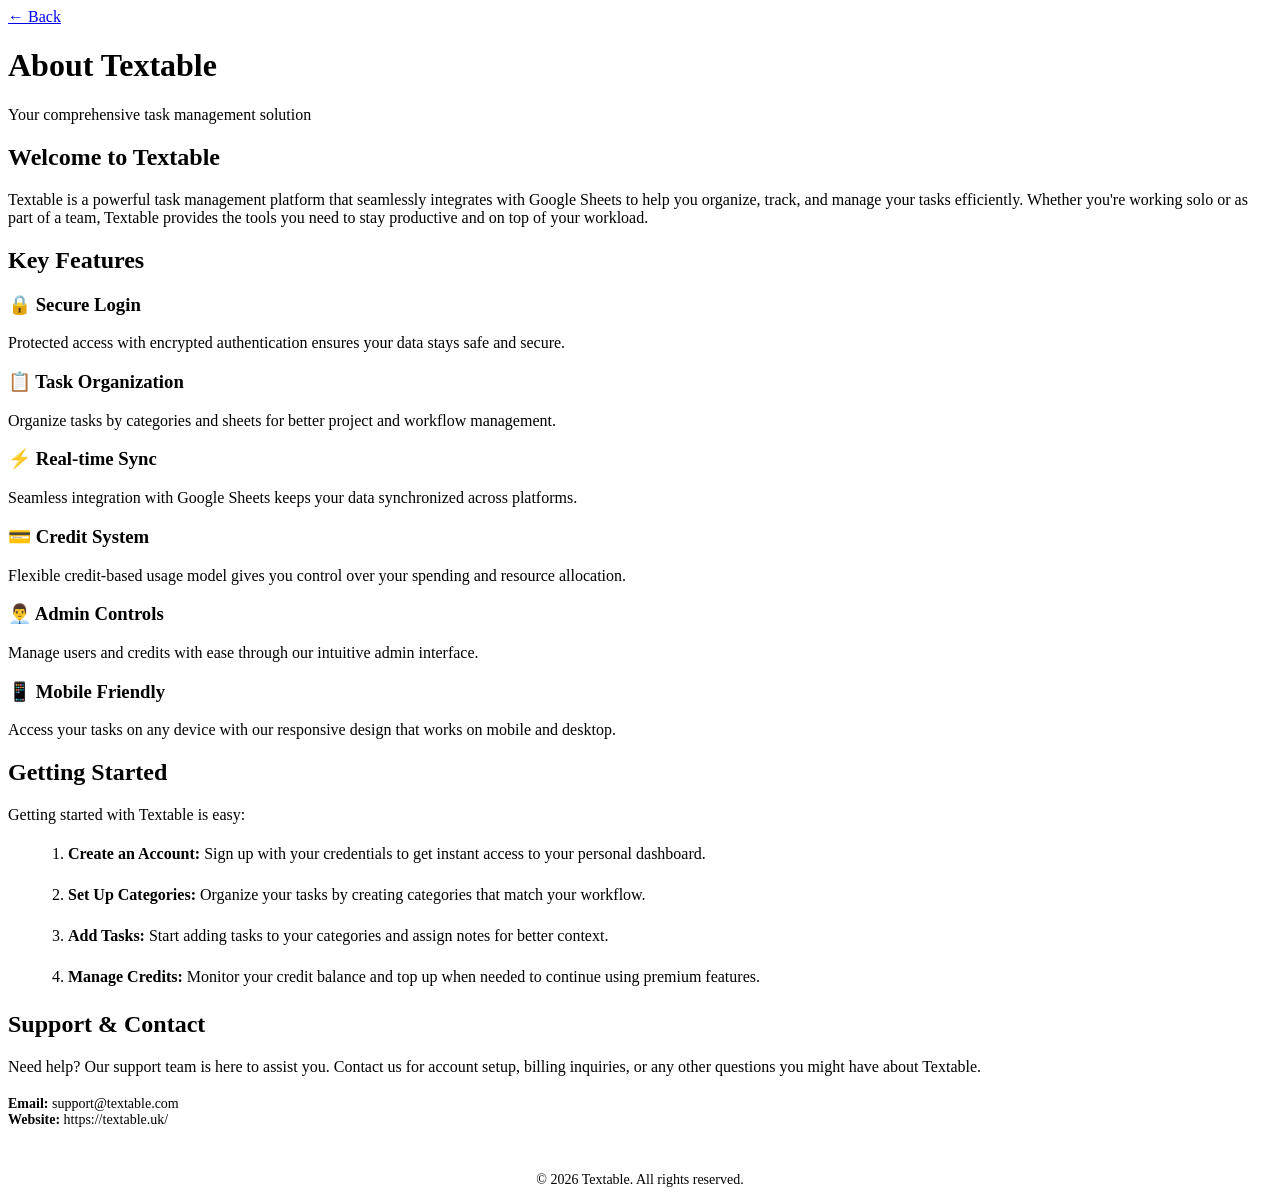
==== about/index.html @ 7deffcd5 "Rename about.html to about/index.html" ====
<!DOCTYPE html>
<html lang="en">
<head>
    <meta charset="UTF-8">
    <meta name="viewport" content="width=device-width, initial-scale=1.0">
    <title>About Textable</title>
    <link rel="stylesheet" href="styles.css">
</head>
<body>
    <div class="about-container">
        <a href="javascript:history.back()" class="back-btn">← Back</a>
        
        <div class="about-header">
            <h1>About Textable</h1>
            <p>Your comprehensive task management solution</p>
        </div>

        <div class="about-content">
            <!-- Introduction Section -->
            <div class="about-section">
                <h2>Welcome to Textable</h2>
                <p>
                    Textable is a powerful task management platform that seamlessly integrates with Google Sheets to help you organize, 
                    track, and manage your tasks efficiently. Whether you're working solo or as part of a team, Textable provides 
                    the tools you need to stay productive and on top of your workload.
                </p>
            </div>

            <!-- Key Features Section -->
            <div class="about-section">
                <h2>Key Features</h2>
                <div class="features-list">
                    <div class="feature-item">
                        <h3>🔒 Secure Login</h3>
                        <p>Protected access with encrypted authentication ensures your data stays safe and secure.</p>
                    </div>
                    <div class="feature-item">
                        <h3>📋 Task Organization</h3>
                        <p>Organize tasks by categories and sheets for better project and workflow management.</p>
                    </div>
                    <div class="feature-item">
                        <h3>⚡ Real-time Sync</h3>
                        <p>Seamless integration with Google Sheets keeps your data synchronized across platforms.</p>
                    </div>
                    <div class="feature-item">
                        <h3>💳 Credit System</h3>
                        <p>Flexible credit-based usage model gives you control over your spending and resource allocation.</p>
                    </div>
                    <div class="feature-item">
                        <h3>👨‍💼 Admin Controls</h3>
                        <p>Manage users and credits with ease through our intuitive admin interface.</p>
                    </div>
                    <div class="feature-item">
                        <h3>📱 Mobile Friendly</h3>
                        <p>Access your tasks on any device with our responsive design that works on mobile and desktop.</p>
                    </div>
                </div>
            </div>

            <!-- Getting Started Section -->
            <div class="about-section">
                <h2>Getting Started</h2>
                <p>
                    Getting started with Textable is easy:
                </p>
                <ol style="color: var(--text-dark); line-height: 1.8; margin-left: 20px;">
                    <li style="margin-bottom: 12px;"><strong>Create an Account:</strong> Sign up with your credentials to get instant access to your personal dashboard.</li>
                    <li style="margin-bottom: 12px;"><strong>Set Up Categories:</strong> Organize your tasks by creating categories that match your workflow.</li>
                    <li style="margin-bottom: 12px;"><strong>Add Tasks:</strong> Start adding tasks to your categories and assign notes for better context.</li>
                    <li style="margin-bottom: 12px;"><strong>Manage Credits:</strong> Monitor your credit balance and top up when needed to continue using premium features.</li>
                </ol>
            </div>

            <!-- Support Section -->
            <div class="about-section">
                <h2>Support & Contact</h2>
                <p>
                    Need help? Our support team is here to assist you. Contact us for account setup, billing inquiries, 
                    or any other questions you might have about Textable.
                </p>
                <p style="margin-top: 20px; font-size: 14px; color: var(--text-light);">
                    <strong>Email:</strong> support@textable.com<br>
                    <strong>Website:</strong> https://textable.uk/
                </p>
            </div>

            <!-- Footer -->
            <div class="about-section" style="border-top: 2px solid var(--border-color); padding-top: 30px; text-align: center;">
                <p style="color: var(--text-light); font-size: 14px; margin: 0;">
                    &copy; 2026 Textable. All rights reserved.
                </p>
            </div>
        </div>
    </div>
</body>
</html>
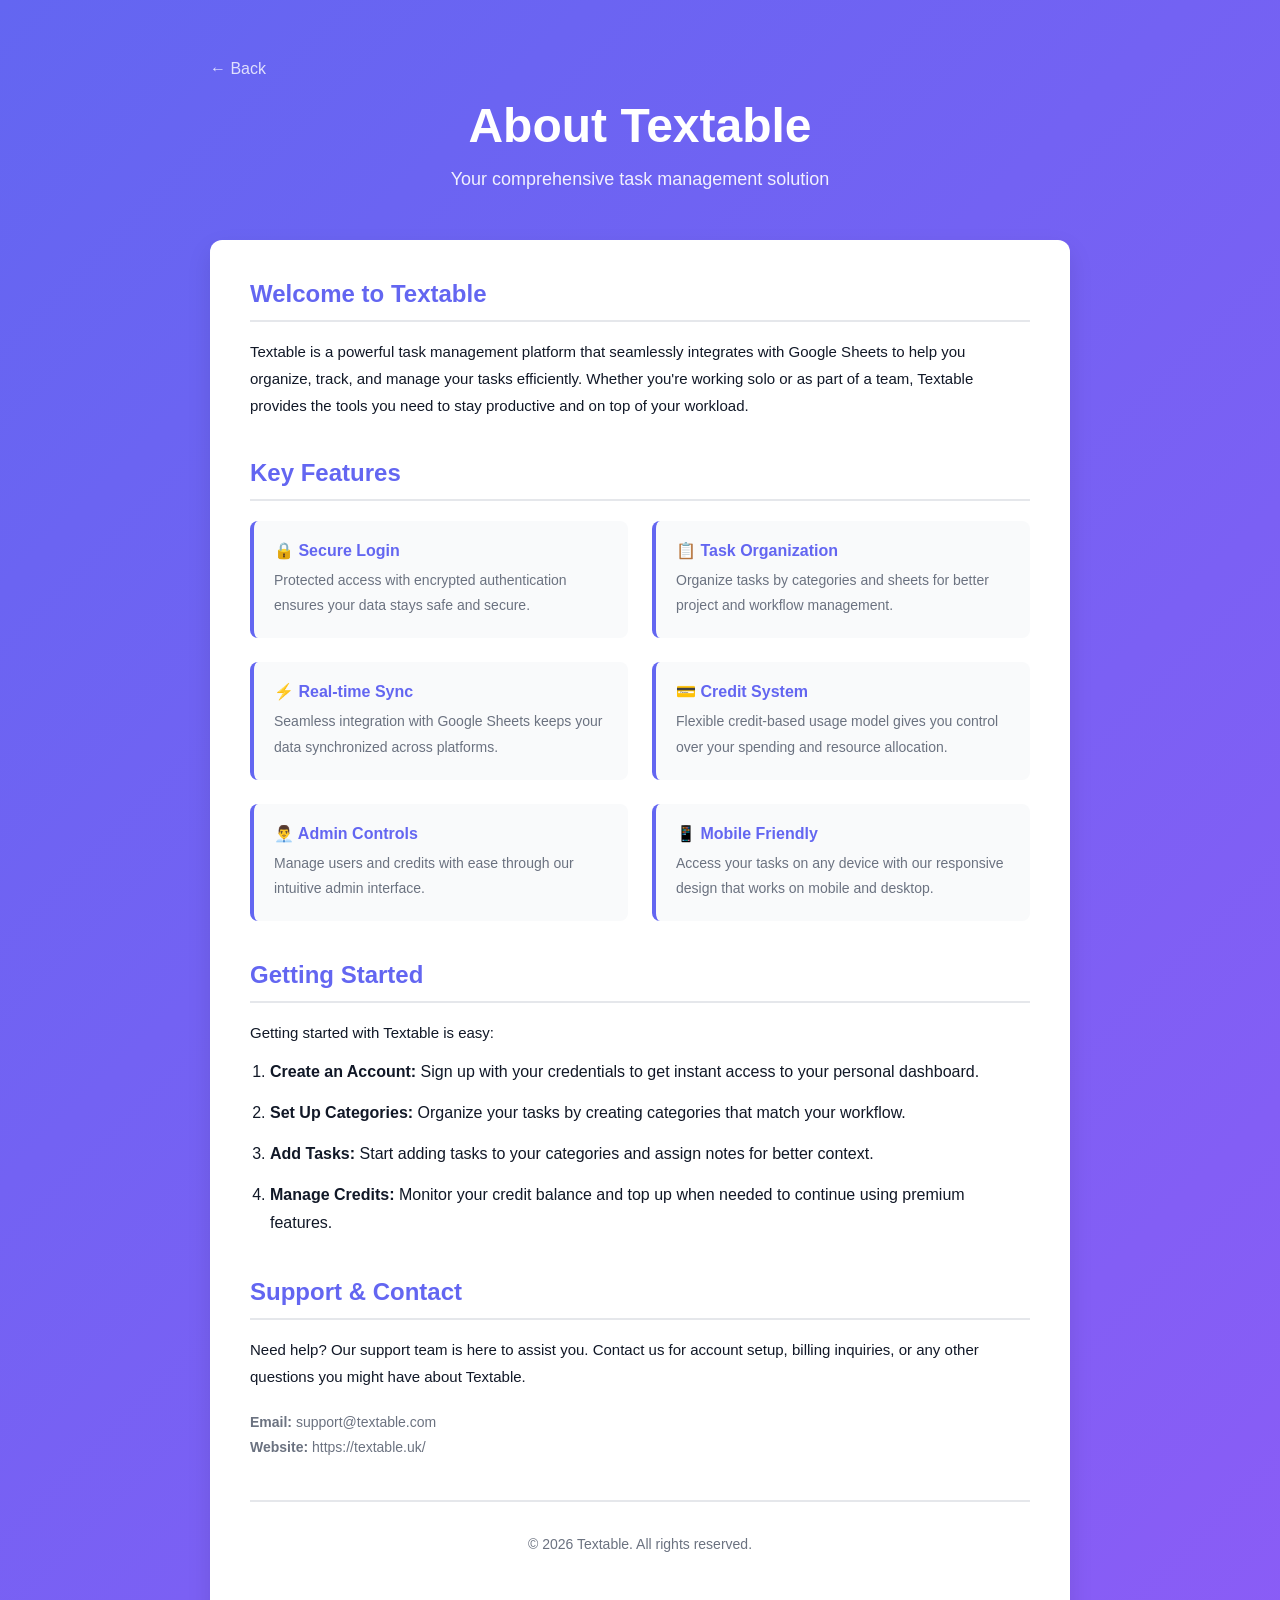
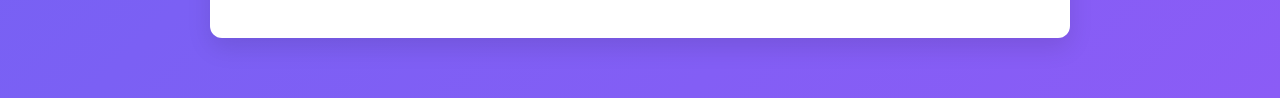
==== commit 0c703709: "Update stylesheet link path in index.html" ====
--- a/about/index.html
+++ b/about/index.html
@@ -4,7 +4,7 @@
     <meta charset="UTF-8">
     <meta name="viewport" content="width=device-width, initial-scale=1.0">
     <title>About Textable</title>
-    <link rel="stylesheet" href="styles.css">
+    <link rel="stylesheet" href="../styles.css">
 </head>
 <body>
     <div class="about-container">
--- a/styles.css
+++ b/styles.css
@@ -0,0 +1,940 @@
+* {
+    margin: 0;
+    padding: 0;
+    box-sizing: border-box;
+}
+
+html {
+    overflow-y: scroll;
+}
+
+:root {
+    --primary-color: #6366f1;
+    --secondary-color: #8b5cf6;
+    --error-color: #ef4444;
+    --success-color: #10b981;
+    --light-bg: #f9fafb;
+    --white: #ffffff;
+    --text-dark: #111827;
+    --text-light: #6b7280;
+    --border-color: #e5e7eb;
+    --shadow: 0 10px 25px rgba(0, 0, 0, 0.1);
+}
+
+body {
+    font-family: -apple-system, BlinkMacSystemFont, 'Segoe UI', 'Roboto', 'Oxygen',
+        'Ubuntu', 'Cantarell', 'Fira Sans', 'Droid Sans', 'Helvetica Neue',
+        sans-serif;
+    background: linear-gradient(135deg, var(--primary-color) 0%, var(--secondary-color) 100%);
+    min-height: 100vh;
+    display: flex;
+    align-items: center;
+    justify-content: center;
+    color: var(--text-dark);
+}
+
+.container {
+    width: 100%;
+    max-width: 1200px;
+    padding: 20px;
+}
+
+/* Pages */
+.page {
+    display: none;
+    animation: fadeIn 0.3s ease-in;
+}
+
+.page.active {
+    display: block;
+}
+
+@keyframes fadeIn {
+    from {
+        opacity: 0;
+        transform: translateY(10px);
+    }
+    to {
+        opacity: 1;
+        transform: translateY(0);
+    }
+}
+
+/* Login Page */
+.login-box {
+    background: var(--white);
+    border-radius: 12px;
+    padding: 40px;
+    box-shadow: var(--shadow);
+    max-width: 400px;
+    margin: 0 auto;
+}
+
+.login-box h1 {
+    font-size: 28px;
+    margin-bottom: 8px;
+    color: var(--text-dark);
+    text-align: center;
+}
+
+.subtitle {
+    text-align: center;
+    color: var(--text-light);
+    margin-bottom: 30px;
+    font-size: 14px;
+}
+
+.form-group {
+    margin-bottom: 20px;
+}
+
+.form-group label {
+    display: block;
+    margin-bottom: 8px;
+    font-weight: 500;
+    color: var(--text-dark);
+    font-size: 14px;
+}
+
+.form-group input {
+    width: 100%;
+    padding: 12px;
+    border: 2px solid var(--border-color);
+    border-radius: 8px;
+    font-size: 14px;
+    transition: border-color 0.3s;
+}
+
+.form-group input:focus {
+    outline: none;
+    border-color: var(--primary-color);
+    box-shadow: 0 0 0 3px rgba(99, 102, 241, 0.1);
+}
+
+.form-group input::placeholder {
+    color: var(--text-light);
+}
+
+/* Buttons */
+.btn {
+    padding: 12px 24px;
+    border: none;
+    border-radius: 8px;
+    font-size: 14px;
+    font-weight: 600;
+    cursor: pointer;
+    transition: all 0.3s;
+    text-transform: uppercase;
+    letter-spacing: 0.5px;
+}
+
+.btn-primary {
+    width: 100%;
+    background: linear-gradient(135deg, var(--primary-color), var(--secondary-color));
+    color: var(--white);
+    margin-top: 10px;
+}
+
+.btn-primary:hover {
+    transform: translateY(-2px);
+    box-shadow: 0 5px 15px rgba(99, 102, 241, 0.4);
+}
+
+.btn-primary:active {
+    transform: translateY(0);
+}
+
+.btn-secondary {
+    background: var(--light-bg);
+    color: var(--text-dark);
+    border: 2px solid var(--border-color);
+}
+
+.btn-secondary:hover {
+    background: var(--border-color);
+}
+
+/* About Button */
+.btn-about {
+    display: block;
+    text-align: center;
+    background: linear-gradient(135deg, #10b981, #059669);
+    color: var(--white);
+    width: 100%;
+    margin-top: 8px;
+    text-decoration: none;
+    transition: all 0.3s;
+}
+
+.btn-about:hover {
+    transform: translateY(-2px);
+    box-shadow: 0 5px 15px rgba(16, 185, 129, 0.4);
+}
+
+/* Messages */
+.error-message {
+    color: var(--error-color);
+    margin-top: 15px;
+    padding: 12px;
+    background: rgba(239, 68, 68, 0.1);
+    border-radius: 8px;
+    display: none;
+    font-size: 14px;
+    border-left: 4px solid var(--error-color);
+}
+
+.error-message.show {
+    display: block;
+    animation: shake 0.5s;
+}
+
+/* Low balance warning banner */
+.low-balance-warning {
+    background: #fffbeb;
+    color: #92400e;
+    border: 1px solid #f59e0b;
+    border-left: 4px solid #f59e0b;
+    border-radius: 8px;
+    padding: 12px 16px;
+    margin-bottom: 16px;
+    font-size: 14px;
+    font-weight: 500;
+}
+
+.low-balance-warning.hidden {
+    display: none;
+}
+
+@keyframes shake {
+    0%, 100% { transform: translateX(0); }
+    25% { transform: translateX(-10px); }
+    75% { transform: translateX(10px); }
+}
+
+/* Spinner */
+.spinner {
+    display: inline-block;
+    width: 20px;
+    height: 20px;
+    border: 3px solid rgba(99, 102, 241, 0.3);
+    border-radius: 50%;
+    border-top-color: var(--primary-color);
+    animation: spin 0.8s linear infinite;
+    margin-left: 10px;
+}
+
+.spinner.hidden {
+    display: none;
+}
+
+.btn-admin.hidden {
+    display: none;
+}
+
+@keyframes spin {
+    to { transform: rotate(360deg); }
+}
+
+/* Sheet Tabs */
+.sheet-tabs-wrapper {
+    display: flex;
+    align-items: center;
+    gap: 4px;
+    margin-bottom: 20px;
+}
+
+.scroll-tab-btn {
+    flex-shrink: 0;
+    width: 28px;
+    height: 28px;
+    padding: 0;
+    border: 2px solid var(--border-color);
+    border-radius: 6px;
+    background: var(--light-bg);
+    color: var(--text-dark);
+    font-size: 20px;
+    line-height: 1;
+    cursor: pointer;
+    transition: all 0.2s;
+    display: none;
+}
+
+.scroll-tab-btn.visible {
+    display: flex;
+    align-items: center;
+    justify-content: center;
+}
+
+.scroll-tab-btn:hover {
+    border-color: var(--primary-color);
+    color: var(--primary-color);
+}
+
+.sheet-tabs {
+    display: flex;
+    flex-wrap: nowrap;
+    gap: 8px;
+    overflow-x: hidden;
+    scroll-behavior: smooth;
+    flex: 1;
+}
+
+.sheet-tab {
+    padding: 8px 16px;
+    border: 2px solid var(--border-color);
+    border-radius: 6px;
+    background: var(--light-bg);
+    color: var(--text-dark);
+    font-size: 14px;
+    font-weight: 500;
+    cursor: pointer;
+    transition: all 0.2s;
+}
+
+.sheet-tab:hover {
+    border-color: var(--primary-color);
+    color: var(--primary-color);
+}
+
+.sheet-tab.active {
+    background: linear-gradient(135deg, var(--primary-color), var(--secondary-color));
+    border-color: transparent;
+    color: var(--white);
+}
+
+/* Tasks Page */
+.tasks-container {
+    background: var(--white);
+    border-radius: 12px;
+    padding: 40px;
+    box-shadow: var(--shadow);
+    max-width: 800px;
+    margin: 0 auto;
+    height: 600px;
+    overflow-y: auto;
+}
+
+.header {
+    display: flex;
+    justify-content: space-between;
+    align-items: center;
+    margin-bottom: 40px;
+    padding-bottom: 20px;
+    border-bottom: 2px solid var(--border-color);
+}
+
+.header h1 {
+    font-size: 24px;
+    color: var(--text-dark);
+}
+
+.tasks-content h2 {
+    font-size: 18px;
+    margin-bottom: 20px;
+    color: var(--text-dark);
+}
+
+.tasks-list {
+    list-style: none;
+}
+
+.task-item {
+    background: var(--light-bg);
+    padding: 16px;
+    margin-bottom: 12px;
+    border-radius: 8px;
+    border-left: 4px solid var(--primary-color);
+    animation: slideIn 0.3s ease-out;
+}
+
+@keyframes slideIn {
+    from {
+        opacity: 0;
+        transform: translateX(-20px);
+    }
+    to {
+        opacity: 1;
+        transform: translateX(0);
+    }
+}
+
+.task-item:hover {
+    background: #f3f4f6;
+    transform: translateX(5px);
+    transition: all 0.3s;
+}
+
+.task-item p {
+    color: var(--text-dark);
+    line-height: 1.6;
+    word-wrap: break-word;
+}
+
+.task-row {
+    display: flex;
+    gap: 12px;
+    align-items: flex-start;
+}
+
+.task-box {
+    flex: 1;
+    color: var(--text-dark);
+    line-height: 1.6;
+    word-wrap: break-word;
+}
+
+.note-box {
+    flex: 1;
+    background: var(--white);
+    border: 1px solid var(--border-color);
+    border-radius: 6px;
+    padding: 8px 12px;
+    color: var(--text-light);
+    font-size: 13px;
+    line-height: 1.5;
+    word-wrap: break-word;
+}
+
+.btn-delete-task {
+    flex-shrink: 0;
+    background: none;
+    border: none;
+    cursor: pointer;
+    color: var(--error-color);
+    font-size: 16px;
+    padding: 4px 8px;
+    border-radius: 4px;
+    transition: background 0.2s;
+    line-height: 1;
+    align-self: center;
+}
+
+.btn-delete-task:hover {
+    background: rgba(239, 68, 68, 0.1);
+}
+
+.btn-edit-task {
+    flex-shrink: 0;
+    background: none;
+    border: none;
+    cursor: pointer;
+    color: var(--text-light);
+    font-size: 16px;
+    padding: 4px 8px;
+    border-radius: 4px;
+    transition: background 0.2s;
+    line-height: 1;
+    align-self: center;
+}
+
+.btn-edit-task:hover {
+    background: rgba(99, 102, 241, 0.1);
+    color: var(--primary-color);
+}
+
+.btn-move-task-up,
+.btn-move-task-down {
+    flex-shrink: 0;
+    background: none;
+    border: none;
+    cursor: pointer;
+    color: var(--text-light);
+    font-size: 18px;
+    padding: 4px 8px;
+    border-radius: 4px;
+    transition: background 0.2s;
+    line-height: 1;
+    align-self: center;
+}
+
+.btn-move-task-up:disabled,
+.btn-move-task-down:disabled {
+    opacity: 0.3;
+    cursor: default;
+}
+
+.btn-move-task-up:not(:disabled):hover {
+    background: rgba(99, 102, 241, 0.1);
+    color: var(--primary-color);
+}
+
+.btn-move-task-down:not(:disabled):hover {
+    background: rgba(99, 102, 241, 0.1);
+    color: var(--primary-color);
+}
+
+.no-tasks {
+    text-align: center;
+    padding: 40px 20px;
+    color: var(--text-light);
+    font-size: 16px;
+}
+
+/* Settings footer */
+.tasks-footer {
+    display: flex;
+    justify-content: center;
+    gap: 12px;
+    margin-top: 16px;
+}
+
+.btn-settings {
+    background: rgba(255, 255, 255, 0.15);
+    color: var(--white);
+    border: 2px solid rgba(255, 255, 255, 0.5);
+    backdrop-filter: blur(4px);
+}
+
+.btn-settings:hover {
+    background: rgba(255, 255, 255, 0.25);
+    border-color: var(--white);
+}
+
+.btn-delete-category {
+  background: rgba(255, 255, 255, 0.15);
+  color: var(--white);
+  border: 2px solid rgba(255, 255, 255, 0.5);
+  backdrop-filter: blur(4px);
+}
+
+.btn-delete-category:hover {
+  background: rgba(255, 255, 255, 0.25);
+  border-color: var(--white);
+}
+
+.btn-new-category {
+    background: rgba(255, 255, 255, 0.15);
+    color: var(--white);
+    border: 2px solid rgba(255, 255, 255, 0.5);
+    backdrop-filter: blur(4px);
+}
+
+.btn-new-category:hover {
+    background: rgba(255, 255, 255, 0.25);
+    border-color: var(--white);
+}
+
+.btn-new-task {
+    background: rgba(255, 255, 255, 0.15);
+    color: var(--white);
+    border: 2px solid rgba(255, 255, 255, 0.5);
+    backdrop-filter: blur(4px);
+}
+
+.btn-new-task:hover {
+    background: rgba(255, 255, 255, 0.25);
+    border-color: var(--white);
+}
+
+.btn-admin {
+    background: rgba(251, 191, 36, 0.2);
+    color: var(--white);
+    border: 2px solid rgba(251, 191, 36, 0.6);
+    backdrop-filter: blur(4px);
+}
+
+.btn-admin:hover {
+    background: rgba(251, 191, 36, 0.35);
+    border-color: rgba(251, 191, 36, 0.9);
+}
+
+/* Modal select */
+.modal-select {
+    width: 100%;
+    padding: 12px;
+    border: 2px solid var(--border-color);
+    border-radius: 8px;
+    font-size: 14px;
+    background: var(--white);
+    color: var(--text-dark);
+    transition: border-color 0.3s;
+    cursor: pointer;
+}
+
+.modal-select:focus {
+    outline: none;
+    border-color: var(--primary-color);
+    box-shadow: 0 0 0 3px rgba(99, 102, 241, 0.1);
+}
+
+/* Modal */
+.modal-overlay {
+    position: fixed;
+    inset: 0;
+    background: rgba(0, 0, 0, 0.5);
+    display: flex;
+    align-items: center;
+    justify-content: center;
+    z-index: 1000;
+    animation: fadeIn 0.2s ease-in;
+}
+
+.modal-overlay.hidden {
+    display: none;
+}
+
+.modal-box {
+    background: var(--white);
+    border-radius: 12px;
+    padding: 32px;
+    box-shadow: var(--shadow);
+    width: 100%;
+    max-width: 400px;
+    animation: fadeIn 0.2s ease-in;
+}
+
+.modal-box h2 {
+    font-size: 20px;
+    margin-bottom: 24px;
+    color: var(--text-dark);
+}
+
+.modal-error {
+    color: var(--error-color);
+    font-size: 13px;
+    min-height: 18px;
+    margin-bottom: 8px;
+}
+
+.modal-actions {
+    display: flex;
+    justify-content: flex-end;
+    gap: 10px;
+    margin-top: 16px;
+}
+
+.btn-primary-small {
+    background: linear-gradient(135deg, var(--primary-color), var(--secondary-color));
+    color: var(--white);
+    padding: 10px 24px;
+}
+
+.btn-primary-small:hover {
+    transform: translateY(-1px);
+    box-shadow: 0 4px 12px rgba(99, 102, 241, 0.4);
+}
+
+.btn-primary-small:disabled {
+    opacity: 0.6;
+    cursor: not-allowed;
+    transform: none;
+    box-shadow: none;
+}
+
+.btn-delete-confirm {
+    background: var(--error-color);
+    color: var(--white);
+    padding: 10px 24px;
+}
+
+.btn-delete-confirm:hover {
+    background: #dc2626;
+    transform: translateY(-1px);
+    box-shadow: 0 4px 12px rgba(239, 68, 68, 0.4);
+}
+
+.confirm-delete-msg {
+    color: var(--text-dark);
+    font-size: 14px;
+    line-height: 1.5;
+    margin-bottom: 8px;
+}
+
+/* Settings menu modal – stacked action buttons */
+.settings-menu-actions {
+    display: flex;
+    flex-direction: column;
+    gap: 12px;
+    margin-bottom: 16px;
+}
+
+.settings-menu-btn {
+    width: 100%;
+    text-align: center;
+}
+
+/* Add User Success Modal */
+.add-user-success-box {
+    max-width: 480px;
+}
+
+.add-user-success-msg {
+    color: var(--text-dark);
+    font-size: 14px;
+    line-height: 1.5;
+    margin-bottom: 16px;
+}
+
+.add-user-workbook-info {
+    background: var(--light-bg);
+    border: 1px solid var(--border-color);
+    border-radius: 8px;
+    padding: 14px 16px;
+    margin-bottom: 16px;
+}
+
+.add-user-info-row {
+    display: flex;
+    align-items: center;
+    gap: 10px;
+    margin-bottom: 8px;
+}
+
+.add-user-info-row:last-child {
+    margin-bottom: 0;
+}
+
+.add-user-info-label {
+    font-size: 12px;
+    font-weight: 600;
+    color: var(--text-light);
+    text-transform: uppercase;
+    letter-spacing: 0.5px;
+    white-space: nowrap;
+}
+
+.add-user-info-value {
+    font-size: 13px;
+    font-family: 'Courier New', Courier, monospace;
+    color: var(--primary-color);
+    word-break: break-all;
+    font-weight: 600;
+}
+
+.add-user-workbook-link {
+    font-size: 13px;
+    color: var(--primary-color);
+    text-decoration: none;
+    font-weight: 500;
+}
+
+.add-user-workbook-link:hover {
+    text-decoration: underline;
+}
+
+.add-user-reminder {
+    display: flex;
+    gap: 10px;
+    align-items: flex-start;
+    background: rgba(251, 191, 36, 0.12);
+    border: 1px solid rgba(251, 191, 36, 0.5);
+    border-radius: 8px;
+    padding: 12px 14px;
+    font-size: 13px;
+    color: var(--text-dark);
+    line-height: 1.5;
+    margin-bottom: 4px;
+}
+
+.add-user-reminder-icon {
+    flex-shrink: 0;
+    font-size: 16px;
+    margin-top: 1px;
+}
+
+/* User Credit List Modal */
+.user-credit-list-box {
+    max-width: 480px;
+}
+
+.user-credit-list {
+    max-height: 320px;
+    overflow-y: auto;
+    margin-bottom: 8px;
+}
+
+.user-credit-loading {
+    color: var(--text-light);
+    font-size: 14px;
+    padding: 12px 0;
+}
+
+.user-credit-row {
+    display: flex;
+    align-items: center;
+    gap: 12px;
+    padding: 10px 0;
+    border-bottom: 1px solid var(--border-color);
+}
+
+.user-credit-row:last-child {
+    border-bottom: none;
+}
+
+.user-credit-name {
+    flex: 1;
+    font-size: 14px;
+    color: var(--text-dark);
+    font-weight: 500;
+    word-break: break-all;
+}
+
+.user-credit-value {
+    font-size: 14px;
+    color: var(--primary-color);
+    font-weight: 600;
+    min-width: 48px;
+    text-align: right;
+}
+
+.btn-add-credit {
+    flex-shrink: 0;
+    background: linear-gradient(135deg, var(--primary-color), var(--secondary-color));
+    color: var(--white);
+    border: none;
+    border-radius: 6px;
+    width: 28px;
+    height: 28px;
+    font-size: 18px;
+    line-height: 1;
+    cursor: pointer;
+    display: flex;
+    align-items: center;
+    justify-content: center;
+    transition: opacity 0.2s, transform 0.2s;
+}
+
+.btn-add-credit:hover {
+    opacity: 0.85;
+    transform: translateY(-1px);
+}
+
+/* Add Credit Modal */
+.add-credit-for-user {
+    font-size: 14px;
+    color: var(--text-light);
+    margin-bottom: 16px;
+}
+
+/* About Page Styles */
+.about-container {
+    max-width: 900px;
+    margin: 0 auto;
+    padding: 60px 20px;
+    min-height: 100vh;
+}
+
+.about-header {
+    text-align: center;
+    margin-bottom: 50px;
+}
+
+.about-header h1 {
+    font-size: 48px;
+    margin-bottom: 16px;
+    color: var(--white);
+}
+
+.about-header p {
+    font-size: 18px;
+    color: rgba(255, 255, 255, 0.9);
+}
+
+.about-content {
+    background: var(--white);
+    border-radius: 12px;
+    padding: 40px;
+    box-shadow: var(--shadow);
+}
+
+.about-section {
+    margin-bottom: 40px;
+}
+
+.about-section h2 {
+    font-size: 24px;
+    color: var(--primary-color);
+    margin-bottom: 16px;
+    border-bottom: 2px solid var(--border-color);
+    padding-bottom: 12px;
+}
+
+.about-section p {
+    color: var(--text-dark);
+    line-height: 1.8;
+    margin-bottom: 12px;
+    font-size: 15px;
+}
+
+.features-list {
+    display: grid;
+    grid-template-columns: repeat(auto-fit, minmax(250px, 1fr));
+    gap: 24px;
+    margin-top: 20px;
+}
+
+.feature-item {
+    background: var(--light-bg);
+    padding: 20px;
+    border-radius: 8px;
+    border-left: 4px solid var(--primary-color);
+}
+
+.feature-item h3 {
+    color: var(--primary-color);
+    margin-bottom: 8px;
+    font-size: 16px;
+}
+
+.feature-item p {
+    color: var(--text-light);
+    font-size: 14px;
+    margin: 0;
+}
+
+.back-btn {
+    display: inline-block;
+    margin-bottom: 20px;
+    text-decoration: none;
+    color: rgba(255, 255, 255, 0.8);
+    transition: color 0.3s;
+}
+
+.back-btn:hover {
+    color: var(--white);
+}
+
+/* Responsive */
+@media (max-width: 600px) {
+    .login-box {
+        padding: 30px 20px;
+    }
+
+    .login-box h1 {
+        font-size: 24px;
+    }
+
+    .tasks-container {
+        padding: 20px;
+    }
+
+    .header {
+        flex-direction: column;
+        gap: 15px;
+        text-align: center;
+    }
+
+    .header h1 {
+        font-size: 20px;
+    }
+
+    .btn-secondary {
+        width: 100%;
+    }
+
+    .task-row {
+        flex-direction: column;
+    }
+
+    .about-header h1 {
+        font-size: 32px;
+    }
+
+    .about-content {
+        padding: 24px;
+    }
+
+    .features-list {
+        grid-template-columns: 1fr;
+    }
+}
